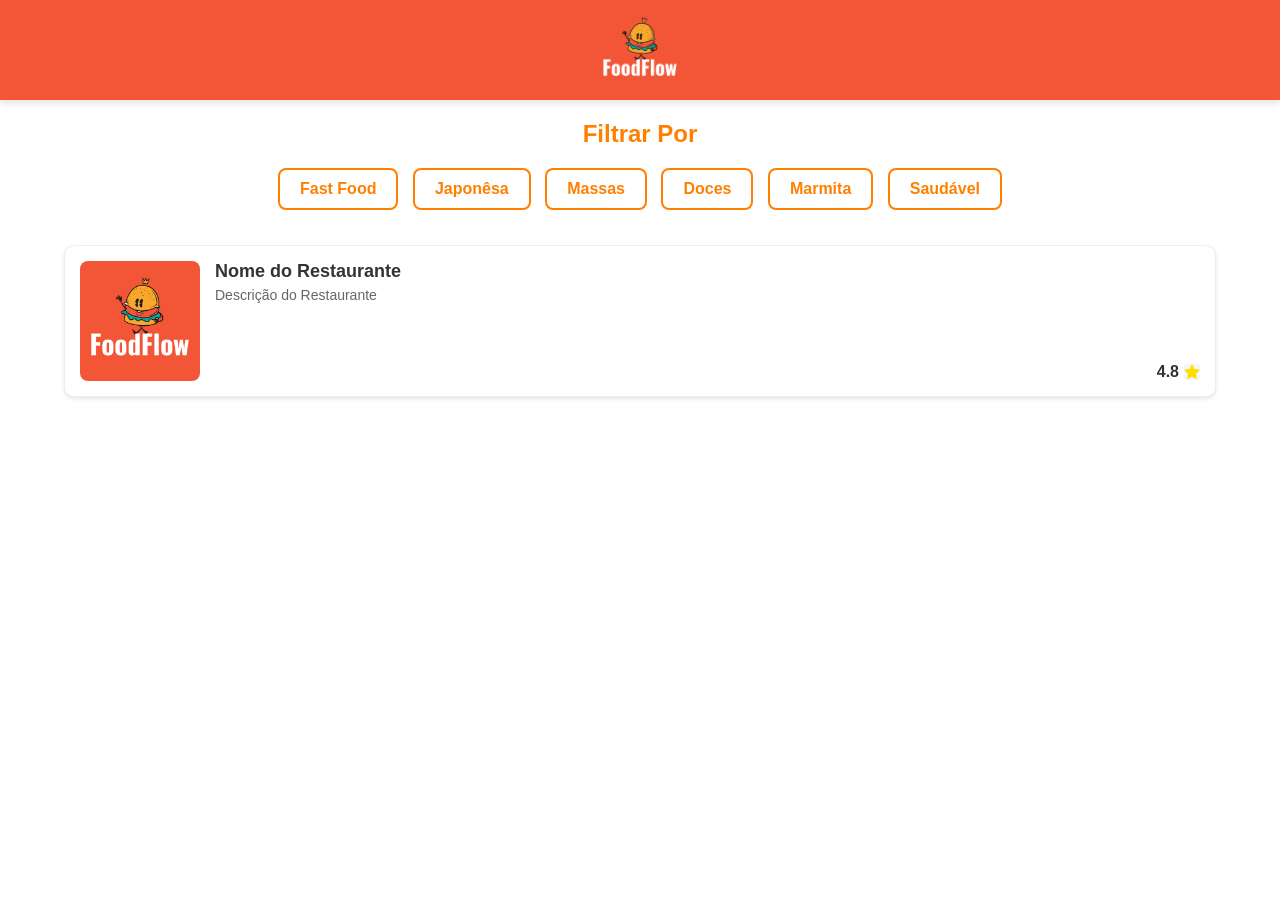
==== index.html @ 2dab2cdf "primeiro commit" ====
<!DOCTYPE html>
<html lang="en">
<head>
    <meta charset="UTF-8">
    <meta name="viewport" content="width=device-width, initial-scale=1.0">
    <title>FoodFlow</title>
    <link rel="stylesheet" href="./styles.css">
</head>
<body>
    <div class="container-logo">
        <img src="../img/logo.png" class="logo">
    </div>
    <div class="container-botoes">
        <h1 class="filtrar"> Filtrar Por</h1>
        <button class="botoes"> Fast Food </button>
        <button class="botoes"> Japonêsa </button>
        <button class="botoes"> Massas </button>
        <button class="botoes"> Doces </button>
        <button class="botoes"> Marmita </button>
        <button class="botoes"> Saudável </button>
    </div>

    <div class="container-restaurantes">
        <span restaurante-id>
          <img src="../img/logo.png" class="capa-restaurante" />
          <div class="avaliacao-container">
            <span class="avaliacao">4.8</span>
            <img src="../img/avaliacao.png" class="avaliacao-img" />
          </div>
          <div class="conteudo-restaurante">
            <span class="nome-restaurante">Nome do Restaurante</span>
            <span class="descricao-restaurante">Descrição do Restaurante</span>
          </div>
        </span>
    </div>   

    <script src="api.js" type="module"></script>
    <script src="ui.js" type="module"></script>
</body>
</html>
---- styles.css ----
body {
    margin: 0;
    padding: 0;
    font-family: Arial, sans-serif;
    background-color: #ffffff;
    color: #333;
}

.container-logo {
    background-color: #f35637;
    display: flex;
    justify-content: center;
    align-items: center;
    padding: 10px;
    height: 80px;
    box-shadow: 0px 4px 6px rgba(0, 0, 0, 0.1);
}

.logo {
    max-height: 90px;
    max-width: 100%;
    background-color: transparent;
    border: none;
}

.container-botoes {
    margin: 20px auto;
    text-align: center;
}

.filtrar {
    color: #ff7f00;
    font-size: 24px;
    font-weight: bold;
    margin-bottom: 15px;
}

.botoes {
    background-color: #ffffff;
    color: #ff7f00;
    border: 2px solid #ff7f00;
    border-radius: 8px;
    padding: 10px 20px;
    font-size: 16px;
    font-weight: bold;
    margin: 5px;
    cursor: pointer;
    transition: all 0.3s ease;
}

.botoes:hover {
    background-color: #ff7f00;
    color: #ffffff;
}

.container-restaurantes {
    margin: 30px auto;
    width: 90%;
    max-width: 1200px;
    display: flex;
    flex-direction: column;
    gap: 20px;
}

.container-restaurantes span[restaurante-id] {
    display: flex;
    flex-direction: row;
    align-items: flex-start;
    background-color: #ffffff;
    border: 1px solid #eee;
    border-radius: 10px;
    box-shadow: 0px 2px 4px rgba(0, 0, 0, 0.1);
    padding: 15px;
    transition: transform 0.2s ease;
    gap: 15px;
    position: relative;
}

.container-restaurantes span[restaurante-id]:hover {
    transform: scale(1.02);
}

.capa-restaurante {
    width: 120px;
    height: 120px;
    border-radius: 8px;
    object-fit: cover;
    background-color: transparent;
    border: none;
}

.conteudo-restaurante {
    display: flex;
    flex-direction: column;
    flex-grow: 1;
}

.nome-restaurante {
    font-size: 18px;
    font-weight: bold;
    color: #333;
    margin-bottom: 5px;
    transition: color 0.3s, transform 0.3s;
    cursor: pointer;
}

.nome-restaurante:hover {
    color: #ff7f00;
}

.nome-restaurante:active {
    color: #e57c00;
    transform: scale(1);
}

.descricao-restaurante {
    font-size: 14px;
    color: #666;
    margin-bottom: 10px;
}

.avaliacao-container {
    display: flex;
    align-items: center;
    position: absolute;
    right: 15px;
    bottom: 15px;
}

.avaliacao {
    font-size: 1rem;
    color: #333;
    font-weight: bold;
    margin-right: 5px;
}

.avaliacao-img {
    width: 16px;
    height: 16px;
    vertical-align: middle;
    background-color: transparent;
    border: none;
    display: inline-block;
}
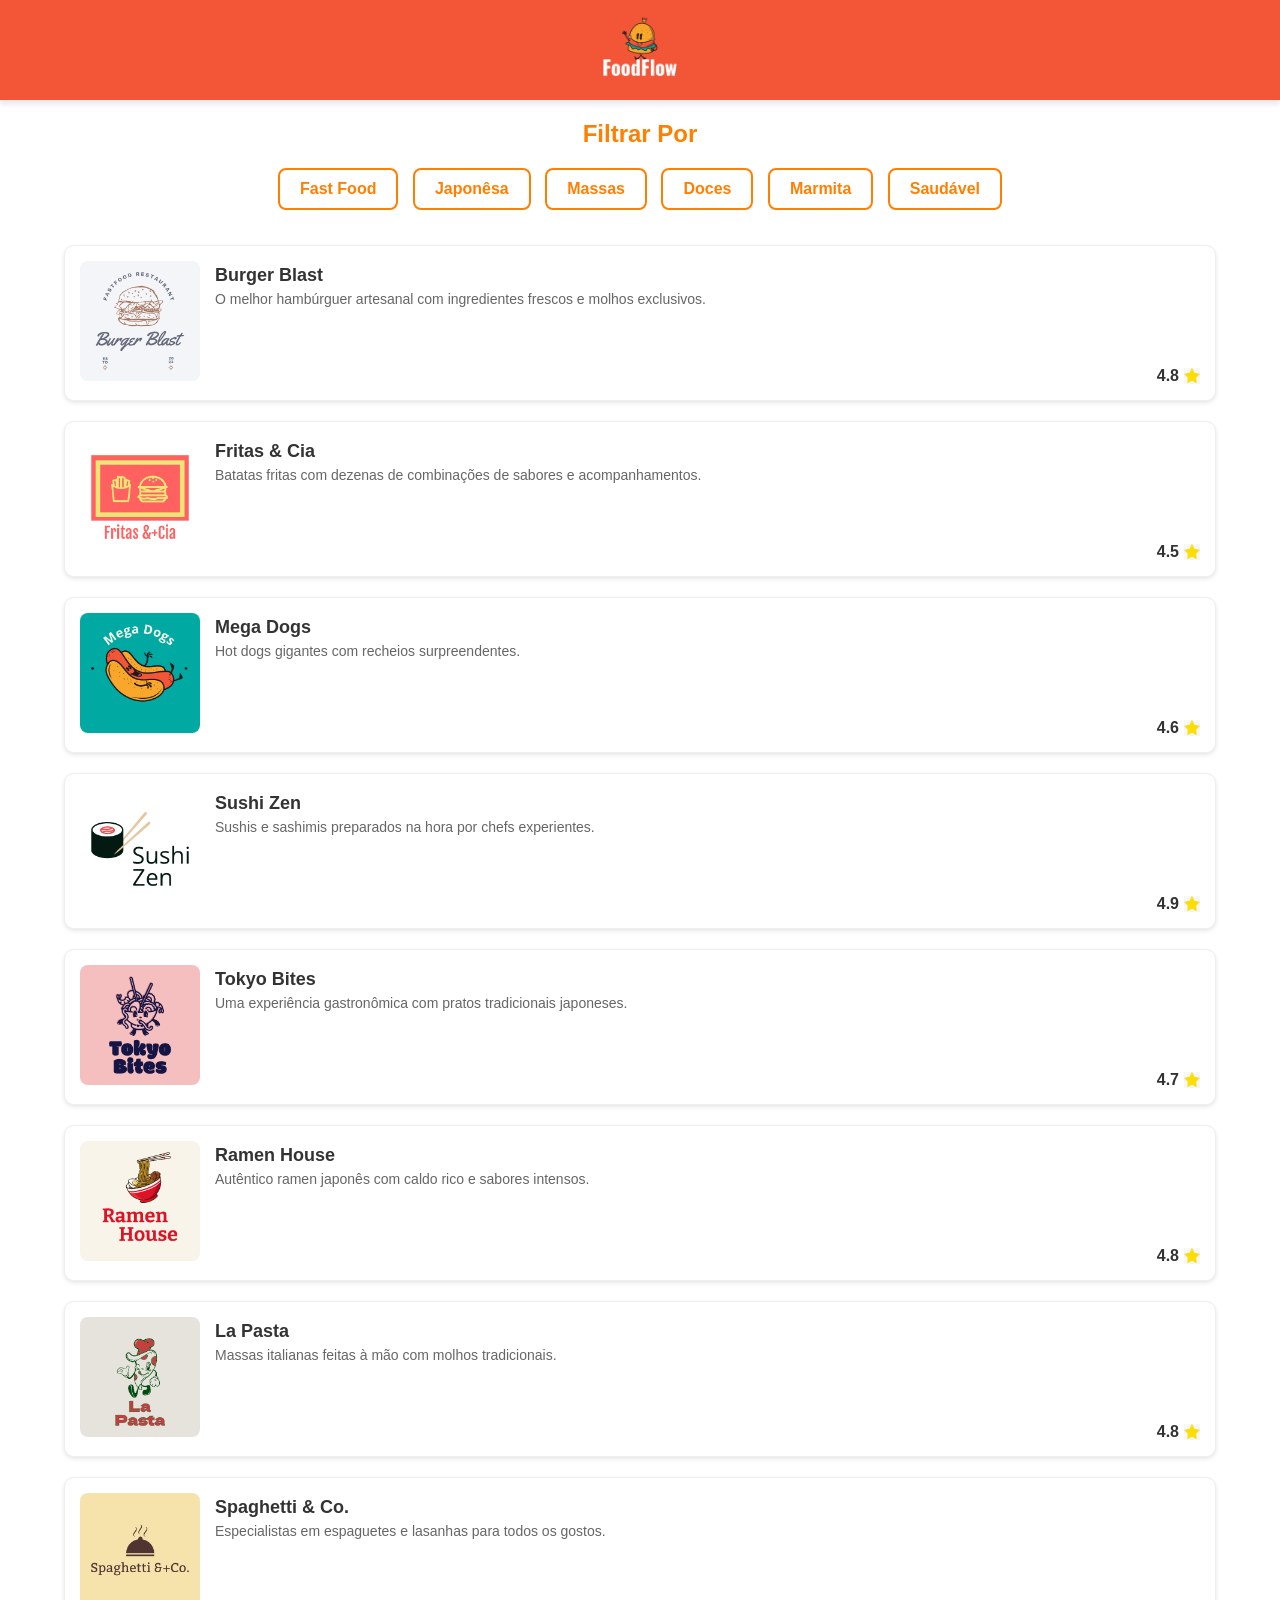
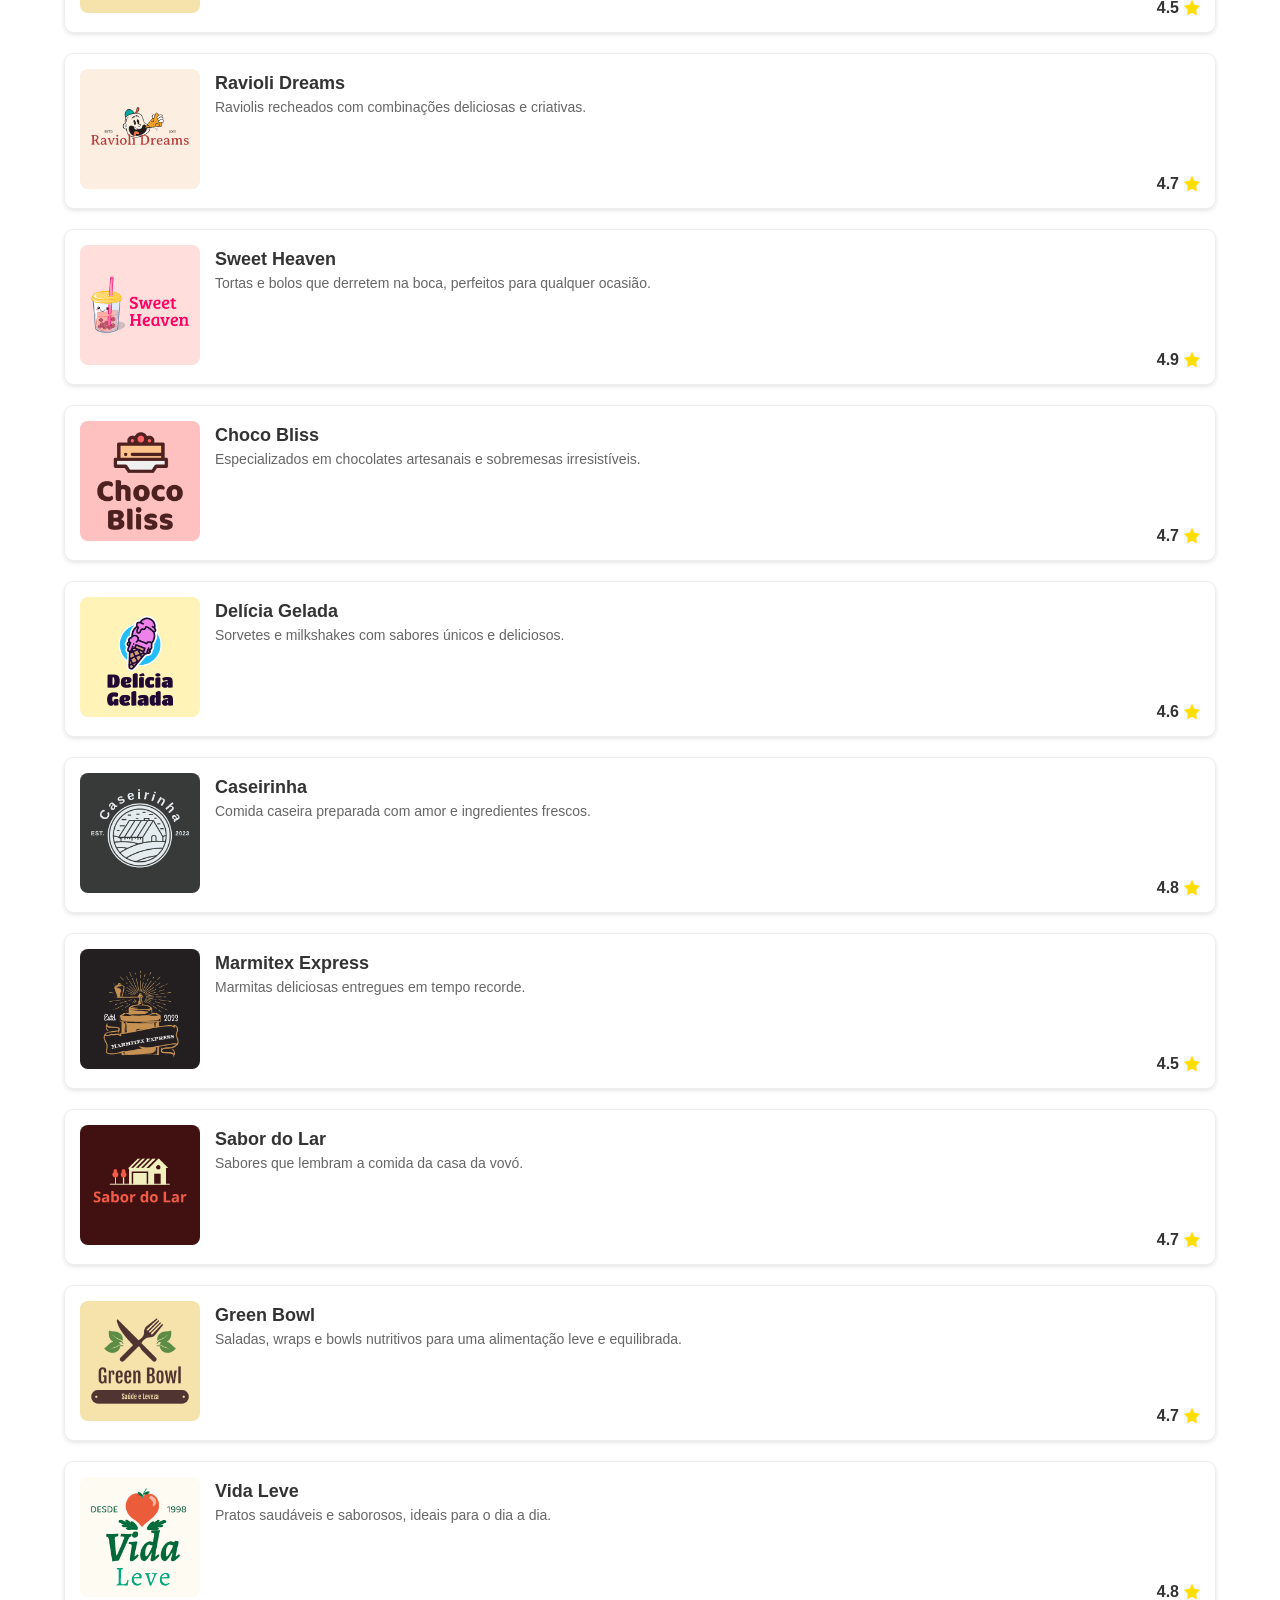
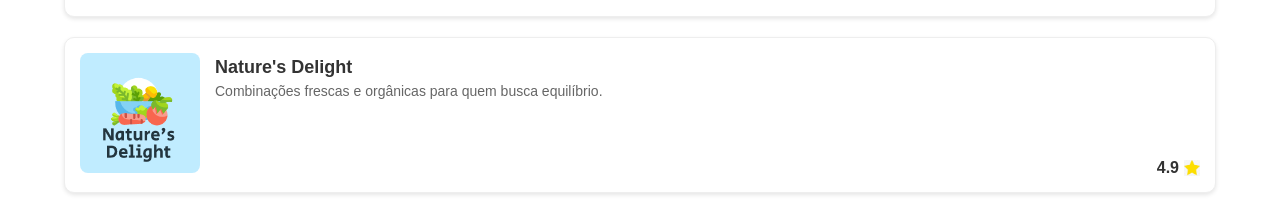
==== commit f8531945: "Primeira requisição adicionada" ====
--- a/index.html
+++ b/index.html
@@ -19,22 +19,9 @@
         <button class="botoes"> Marmita </button>
         <button class="botoes"> Saudável </button>
     </div>
-
-    <div class="container-restaurantes">
-        <span restaurante-id>
-          <img src="../img/logo.png" class="capa-restaurante" />
-          <div class="avaliacao-container">
-            <span class="avaliacao">4.8</span>
-            <img src="../img/avaliacao.png" class="avaliacao-img" />
-          </div>
-          <div class="conteudo-restaurante">
-            <span class="nome-restaurante">Nome do Restaurante</span>
-            <span class="descricao-restaurante">Descrição do Restaurante</span>
-          </div>
-        </span>
+    <div class="container-restaurantes" id="container-restaurantes">
     </div>   
-
-    <script src="api.js" type="module"></script>
-    <script src="ui.js" type="module"></script>
+    <script src="js/api.js" type="module"></script>
+    <script src="js/ui.js" type="module"></script>
 </body>
-</html>+</html>
--- a/styles.css
+++ b/styles.css
@@ -58,11 +58,11 @@
     width: 90%;
     max-width: 1200px;
     display: flex;
-    flex-direction: column;
+    flex-wrap: wrap;
     gap: 20px;
 }
 
-.container-restaurantes span[restaurante-id] {
+.container-restaurante {
     display: flex;
     flex-direction: row;
     align-items: flex-start;
@@ -74,9 +74,10 @@
     transition: transform 0.2s ease;
     gap: 15px;
     position: relative;
+    width: 100%;
 }
 
-.container-restaurantes span[restaurante-id]:hover {
+.container-restaurante:hover {
     transform: scale(1.02);
 }
 
@@ -92,16 +93,19 @@
 .conteudo-restaurante {
     display: flex;
     flex-direction: column;
+    justify-content: flex-start;
     flex-grow: 1;
+    margin-left: 135px;
 }
 
 .nome-restaurante {
     font-size: 18px;
     font-weight: bold;
     color: #333;
-    margin-bottom: 5px;
+    margin: 0;
     transition: color 0.3s, transform 0.3s;
     cursor: pointer;
+    margin-top: -120px;
 }
 
 .nome-restaurante:hover {
@@ -116,7 +120,8 @@
 .descricao-restaurante {
     font-size: 14px;
     color: #666;
-    margin-bottom: 10px;
+    margin: 0;
+    margin-top: 5px;
 }
 
 .avaliacao-container {
@@ -141,4 +146,4 @@
     background-color: transparent;
     border: none;
     display: inline-block;
-}+}
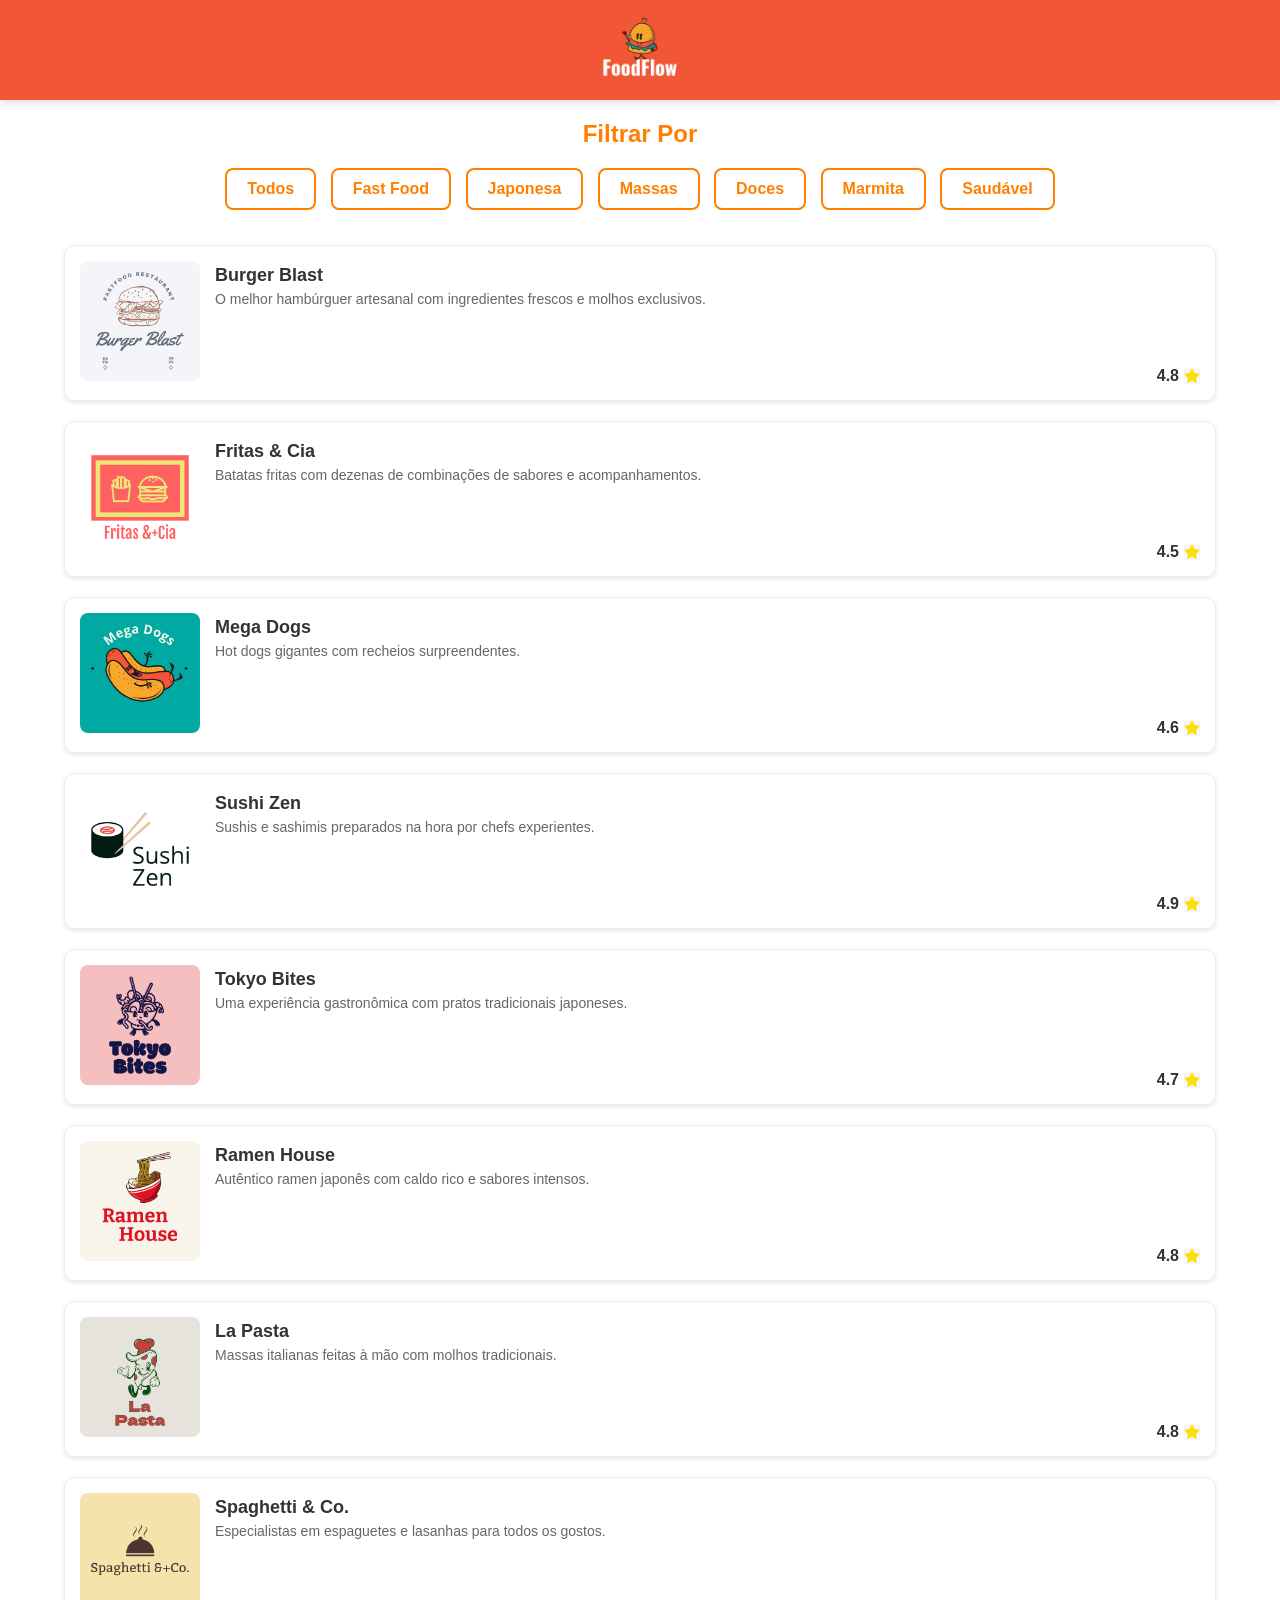
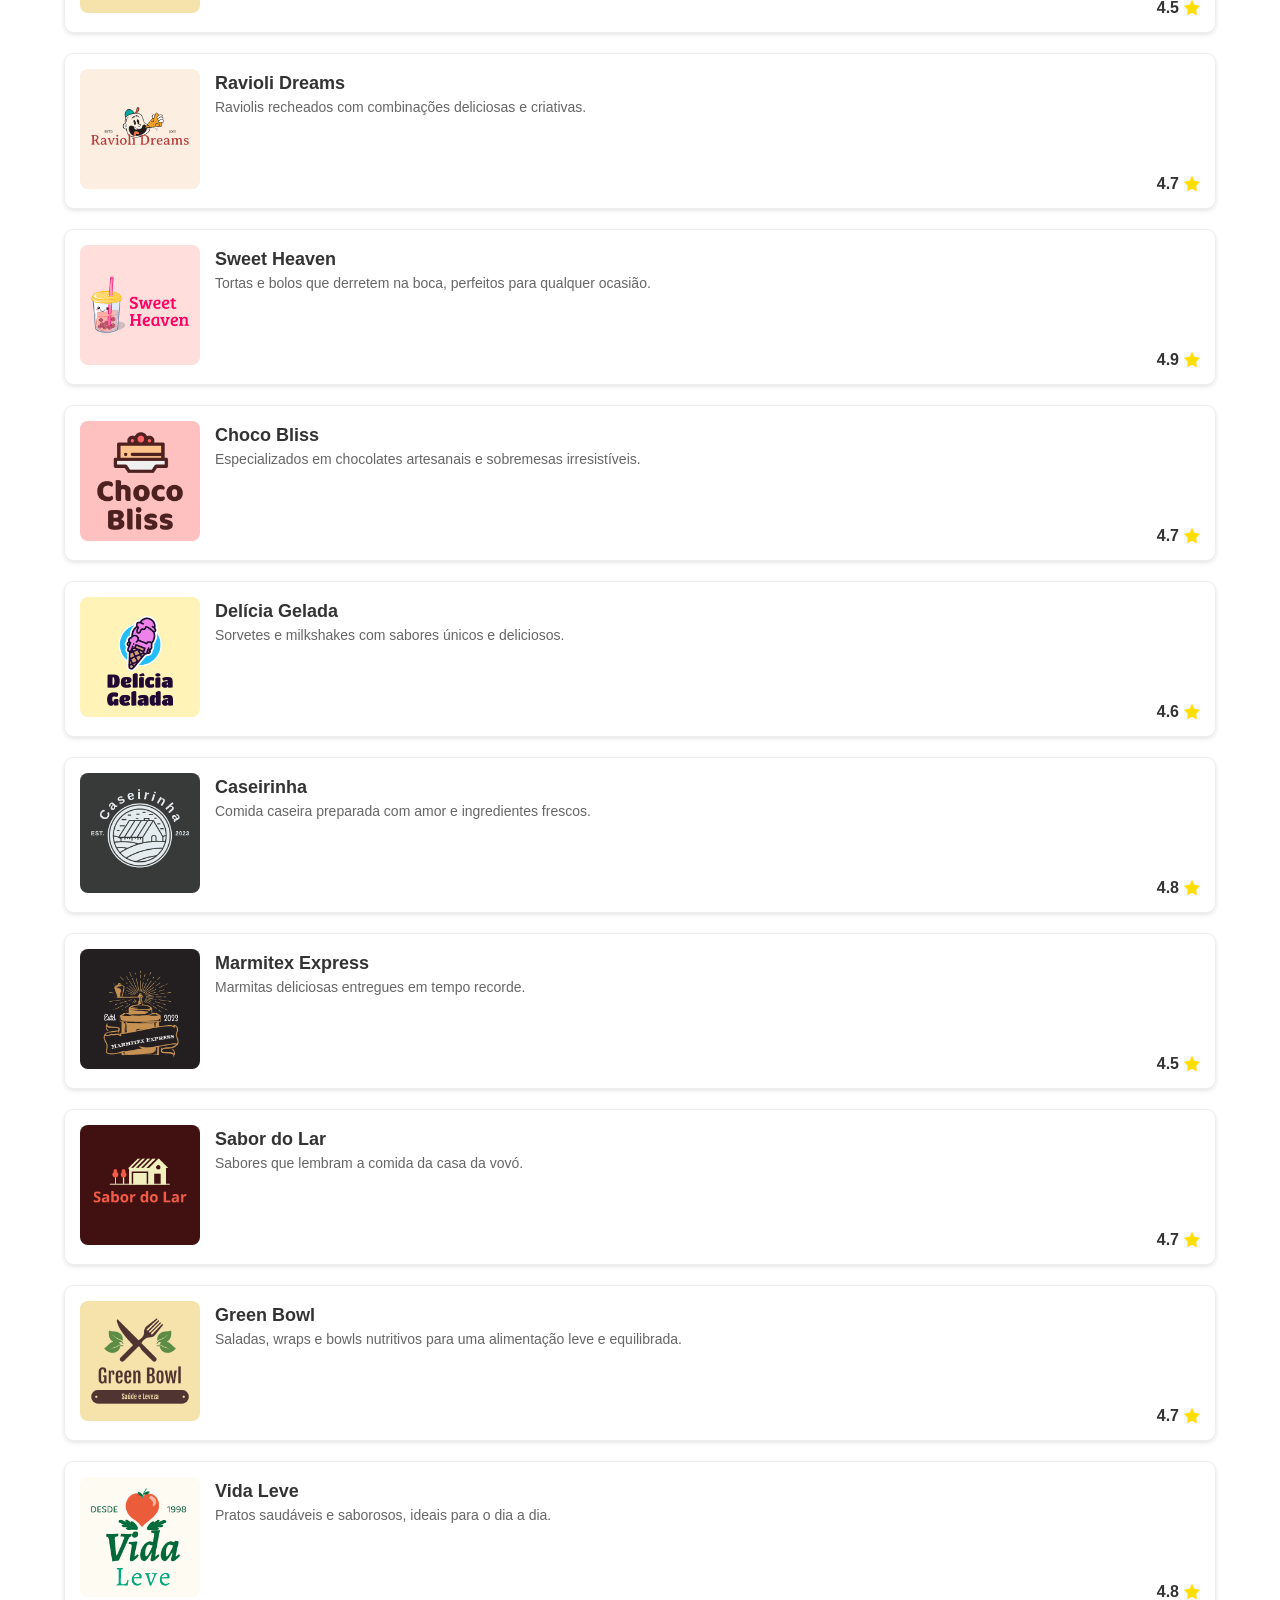
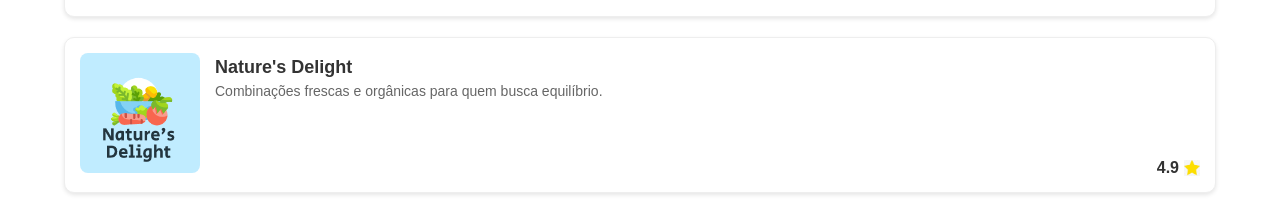
==== commit 9382d0bc: "botoes de filtro prontos" ====
--- a/index.html
+++ b/index.html
@@ -12,12 +12,13 @@
     </div>
     <div class="container-botoes">
         <h1 class="filtrar"> Filtrar Por</h1>
-        <button class="botoes"> Fast Food </button>
-        <button class="botoes"> Japonêsa </button>
-        <button class="botoes"> Massas </button>
-        <button class="botoes"> Doces </button>
-        <button class="botoes"> Marmita </button>
-        <button class="botoes"> Saudável </button>
+        <button class="botoes" data-categoria="todos"> Todos </button>
+        <button class="botoes" data-categoria="fast food"> Fast Food </button>
+        <button class="botoes" data-categoria="japonesa"> Japonesa </button>
+        <button class="botoes" data-categoria="massas"> Massas </button>
+        <button class="botoes" data-categoria="doces"> Doces </button>
+        <button class="botoes" data-categoria="marmita"> Marmita </button>
+        <button class="botoes" data-categoria="saudável"> Saudável </button>
     </div>
     <div class="container-restaurantes" id="container-restaurantes">
     </div>   
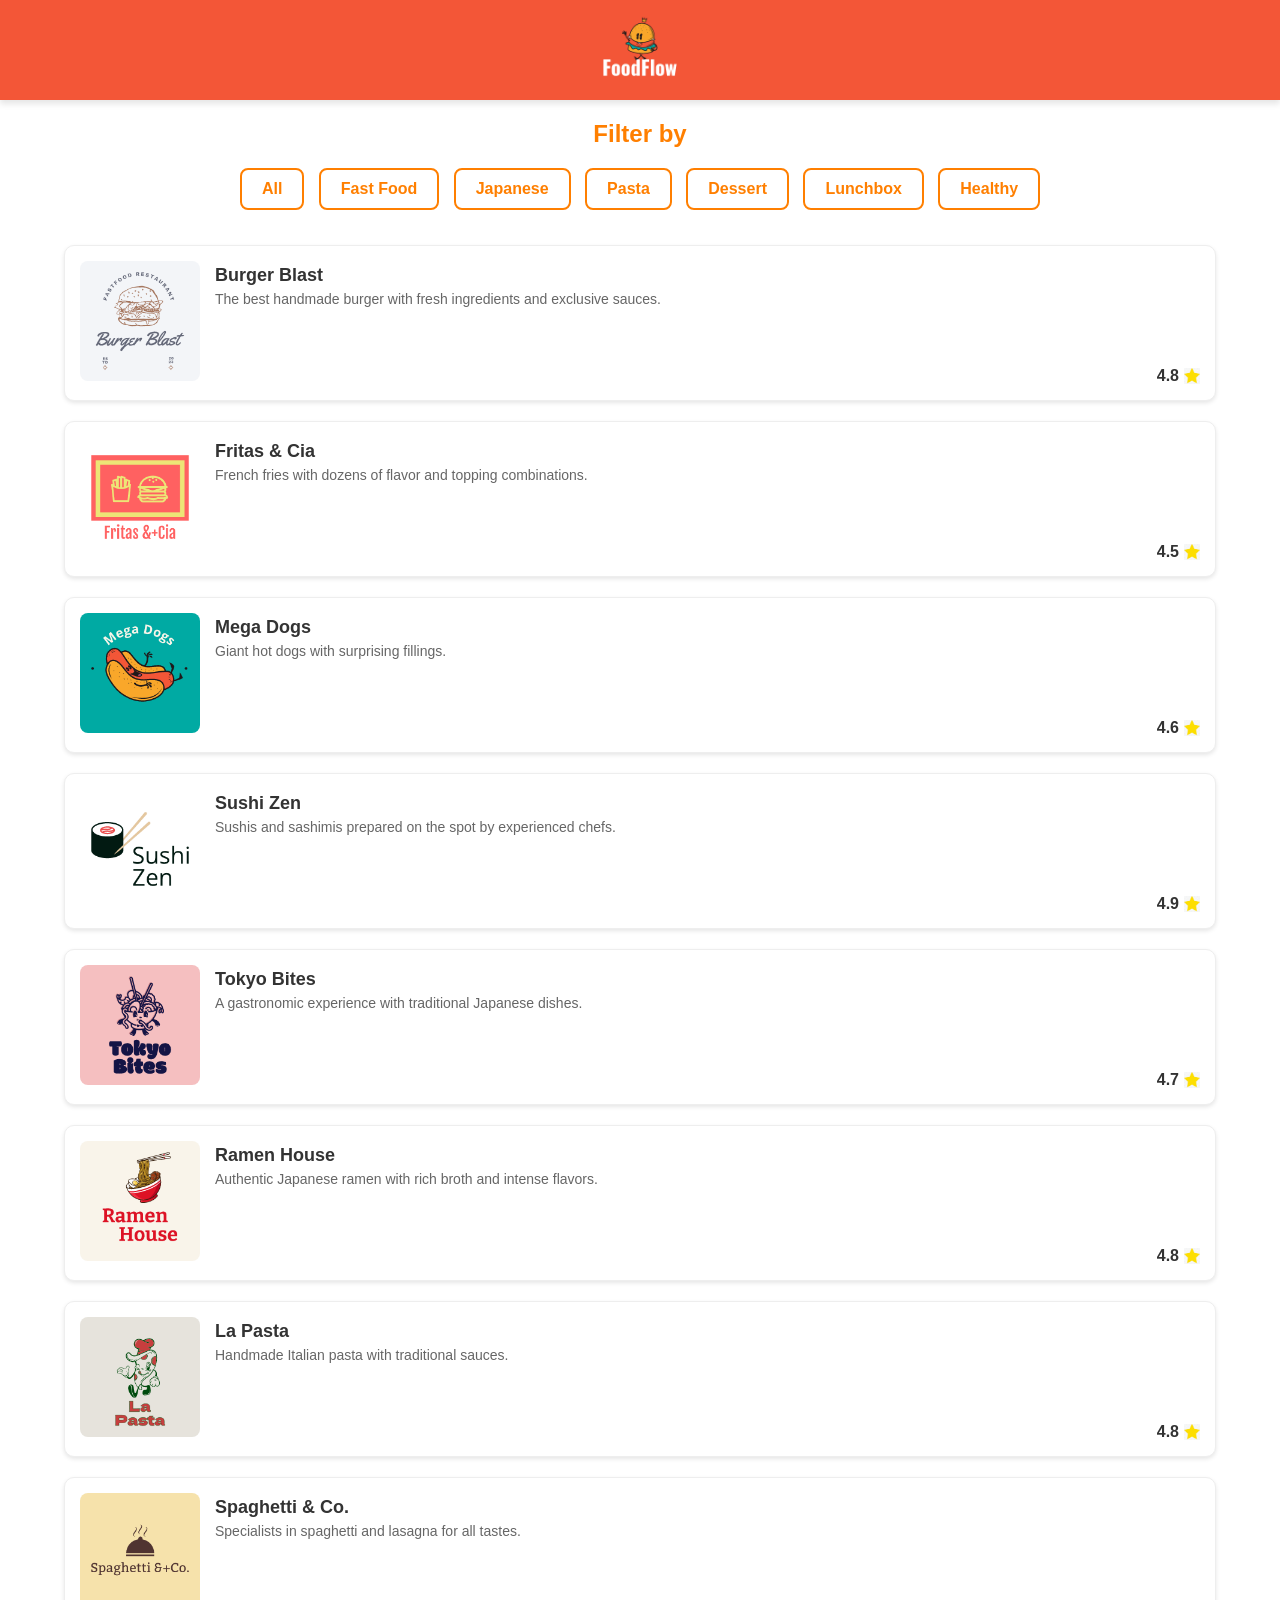
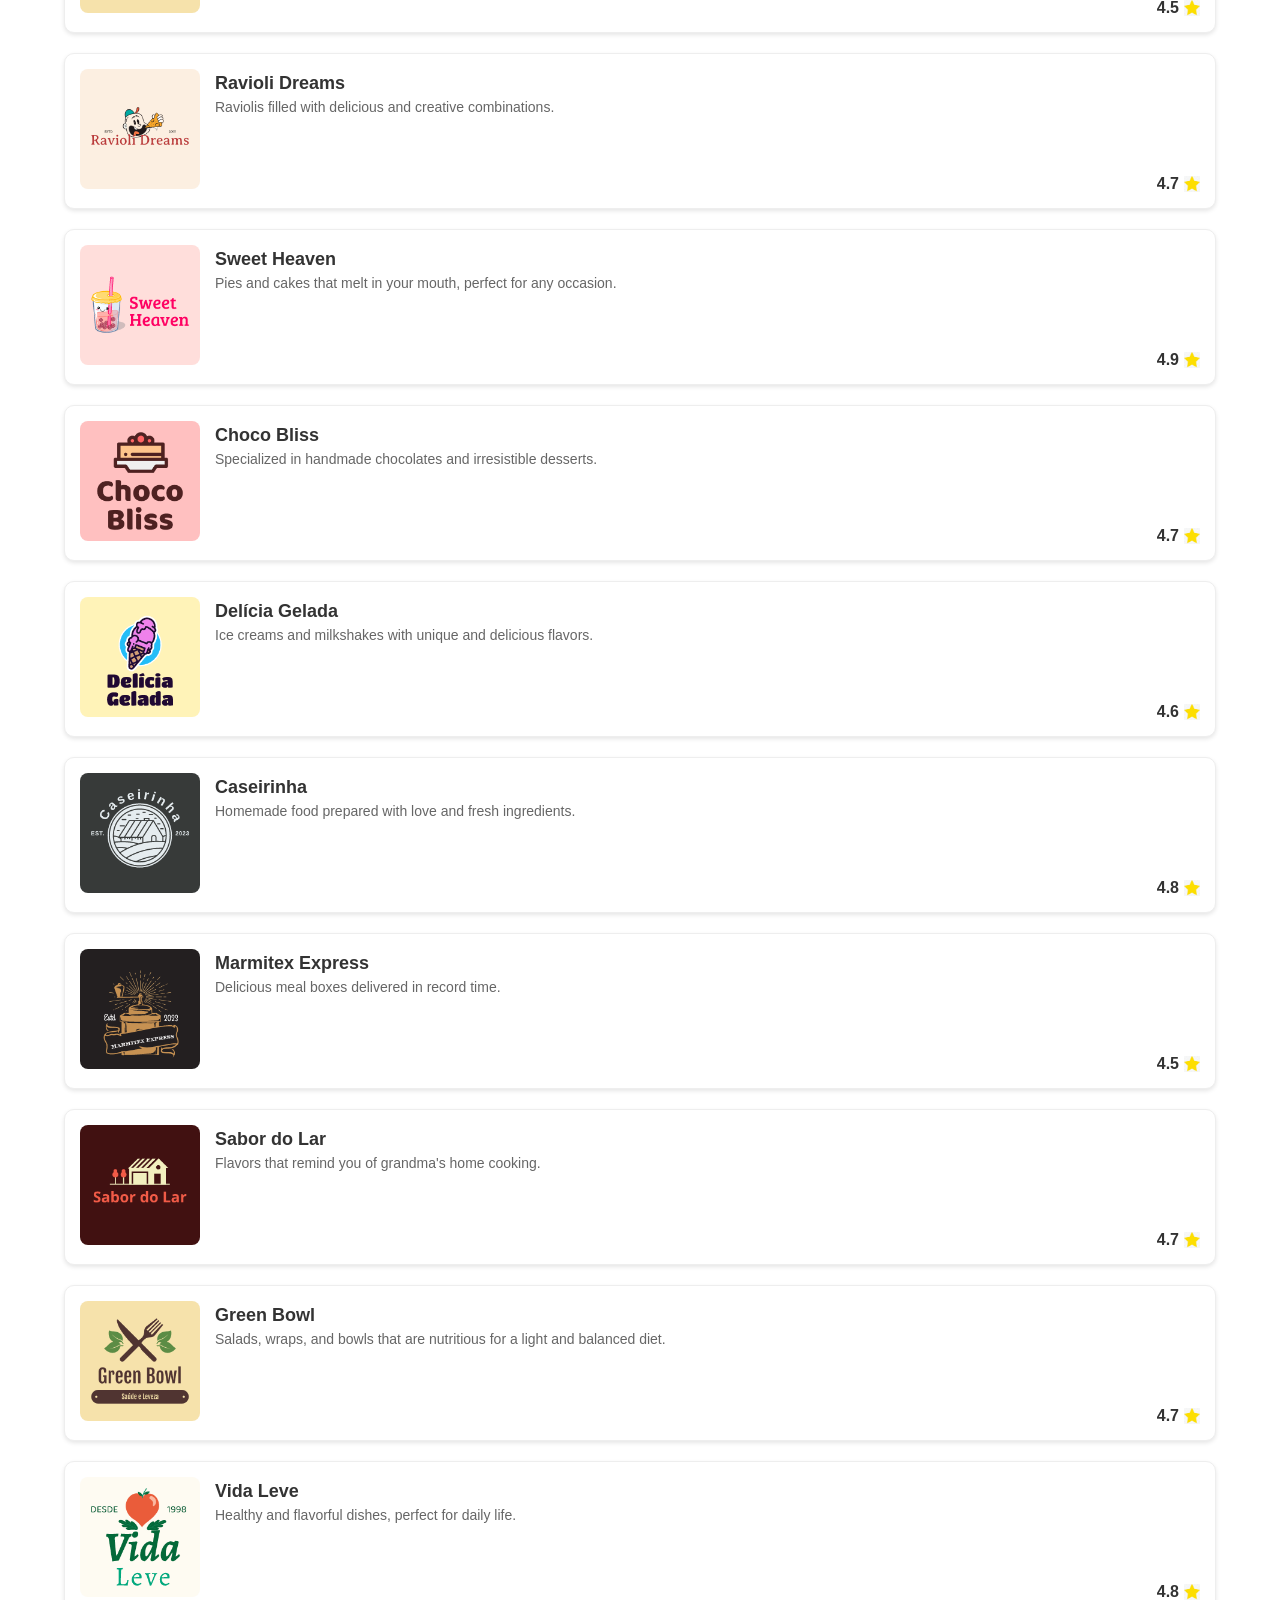
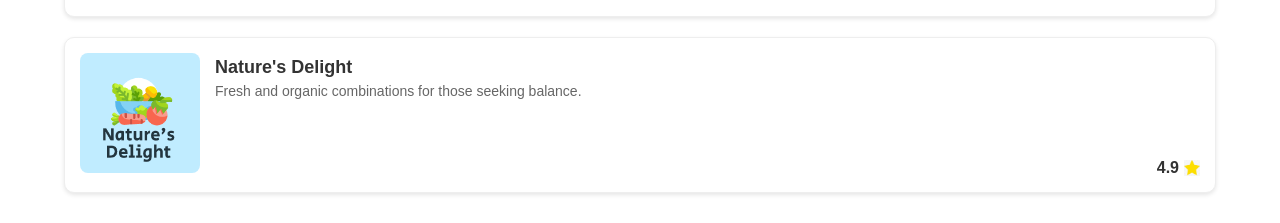
==== commit 3fd8116a: "changing descriptions" ====
--- a/index.html
+++ b/index.html
@@ -3,6 +3,7 @@
 <head>
     <meta charset="UTF-8">
     <meta name="viewport" content="width=device-width, initial-scale=1.0">
+    <link rel="icon" href="../img/logo.png" type="image/png">
     <title>FoodFlow</title>
     <link rel="stylesheet" href="./styles.css">
 </head>
@@ -11,14 +12,14 @@
         <img src="../img/logo.png" class="logo">
     </div>
     <div class="container-botoes">
-        <h1 class="filtrar"> Filtrar Por</h1>
-        <button class="botoes" data-categoria="todos"> Todos </button>
+        <h1 class="filtrar"> Filter by</h1>
+        <button class="botoes" data-categoria="todos"> All </button>
         <button class="botoes" data-categoria="fast food"> Fast Food </button>
-        <button class="botoes" data-categoria="japonesa"> Japonesa </button>
-        <button class="botoes" data-categoria="massas"> Massas </button>
-        <button class="botoes" data-categoria="doces"> Doces </button>
-        <button class="botoes" data-categoria="marmita"> Marmita </button>
-        <button class="botoes" data-categoria="saudável"> Saudável </button>
+        <button class="botoes" data-categoria="japonesa"> Japanese </button>
+        <button class="botoes" data-categoria="massas"> Pasta </button>
+        <button class="botoes" data-categoria="doces"> Dessert </button>
+        <button class="botoes" data-categoria="marmita"> Lunchbox </button>
+        <button class="botoes" data-categoria="saudável"> Healthy </button>
     </div>
     <div class="container-restaurantes" id="container-restaurantes">
     </div>   
--- a/styles.css
+++ b/styles.css
@@ -62,7 +62,7 @@
     gap: 20px;
 }
 
-.container-restaurante {
+.container-restaurante, .container-prato {
     display: flex;
     flex-direction: row;
     align-items: flex-start;
@@ -77,11 +77,11 @@
     width: 100%;
 }
 
-.container-restaurante:hover {
+.container-restaurante:hover, .container-prato:hover {
     transform: scale(1.02);
 }
 
-.capa-restaurante {
+.capa-restaurante, .capa-prato {
     width: 120px;
     height: 120px;
     border-radius: 8px;
@@ -117,7 +117,7 @@
     transform: scale(1);
 }
 
-.descricao-restaurante {
+.descricao-restaurante, .descricao-prato {
     font-size: 14px;
     color: #666;
     margin: 0;
@@ -147,3 +147,52 @@
     border: none;
     display: inline-block;
 }
+
+.botao-voltar {
+    background-color: #ffffff;
+    color: #ff7f00;
+    border: 2px solid #ff7f00;
+    border-radius: 8px;
+    padding: 10px 20px;
+    font-size: 16px;
+    font-weight: bold;
+    margin: 5px;
+    cursor: pointer;
+    transition: all 0.3s ease;
+}
+
+.botao-voltar:hover {
+    background-color: #ff7f00;
+    color: #ffffff;
+}
+
+.pratos-container {
+    display: flex;
+    flex-wrap: wrap;
+    justify-content: center;
+    gap: 15px;
+    margin-top: 20px;
+}
+
+.titulo-pratos {
+    text-align: center;
+    font-size: 24px;
+    font-weight: bold;
+    margin-bottom: 20px;
+}
+
+.nome-prato {
+    font-size: 18px;
+    font-weight: bold;
+    color: #333;
+    margin: 0;
+    transition: color 0.3s, transform 0.3s;
+    cursor: pointer;
+}
+
+.conteudo-prato {
+    display: flex;
+    flex-direction: column;
+    justify-content: flex-start;
+    flex-grow: 1;
+}
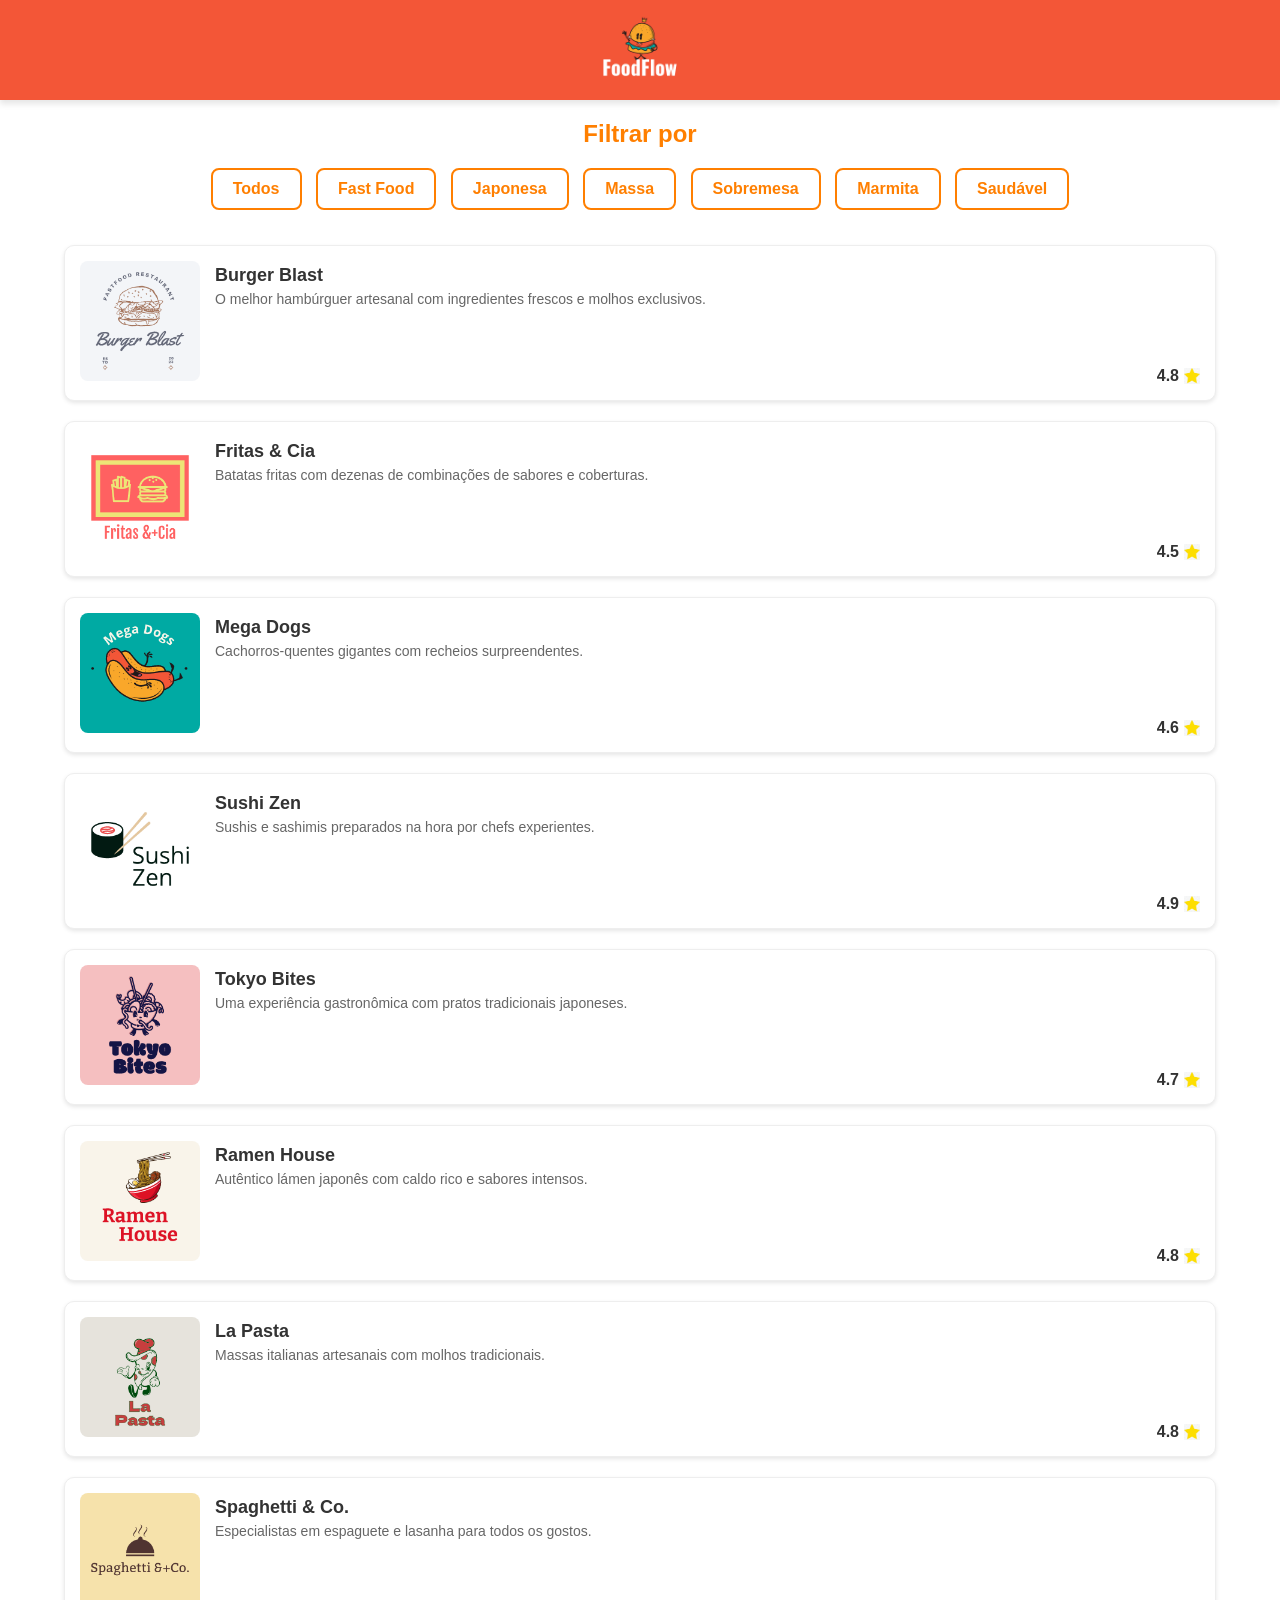
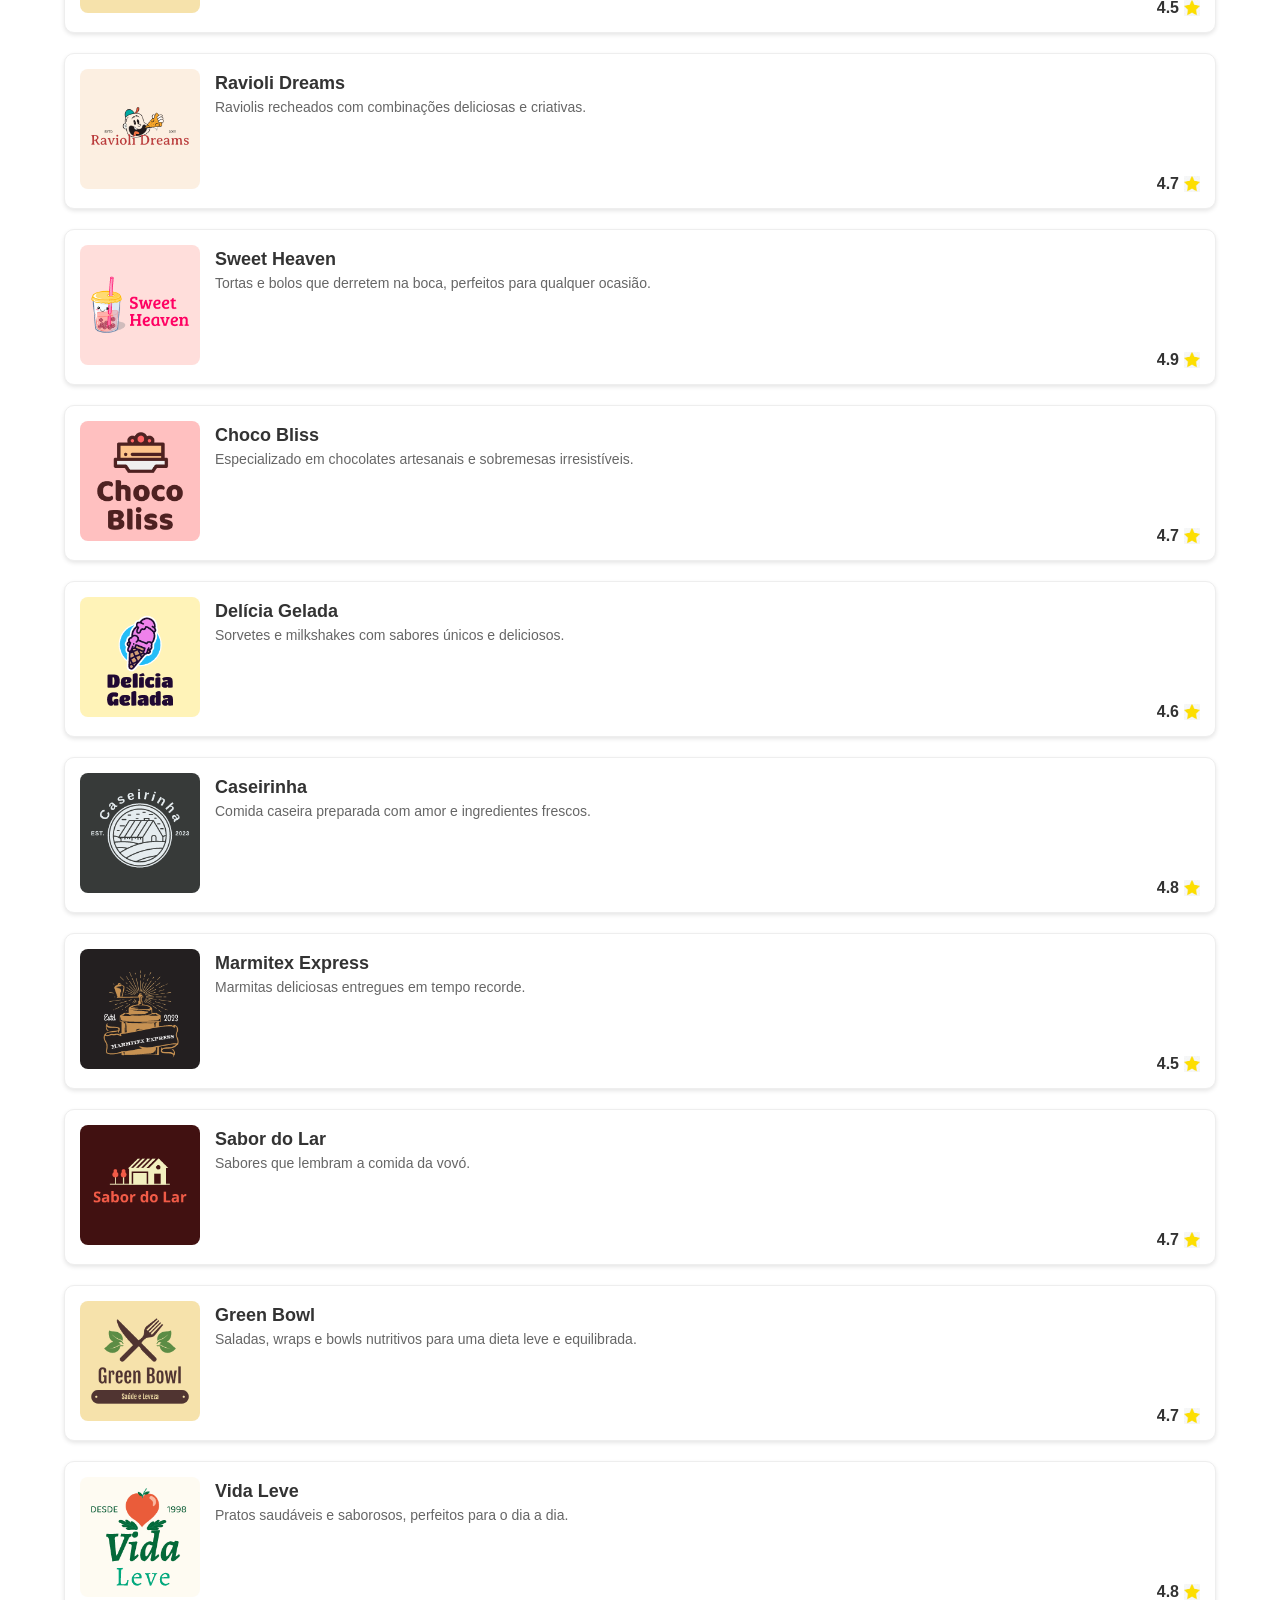
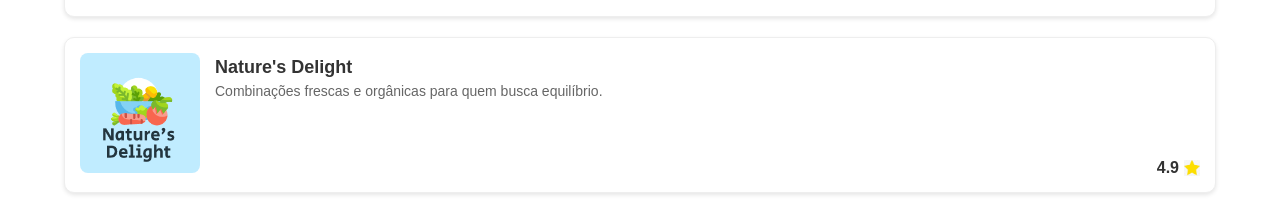
==== commit 09084cc3: "json changes" ====
--- a/index.html
+++ b/index.html
@@ -12,14 +12,14 @@
         <img src="../img/logo.png" class="logo">
     </div>
     <div class="container-botoes">
-        <h1 class="filtrar"> Filter by</h1>
-        <button class="botoes" data-categoria="todos"> All </button>
+        <h1 class="filtrar"> Filtrar por</h1>
+        <button class="botoes" data-categoria="todos"> Todos </button>
         <button class="botoes" data-categoria="fast food"> Fast Food </button>
-        <button class="botoes" data-categoria="japonesa"> Japanese </button>
-        <button class="botoes" data-categoria="massas"> Pasta </button>
-        <button class="botoes" data-categoria="doces"> Dessert </button>
-        <button class="botoes" data-categoria="marmita"> Lunchbox </button>
-        <button class="botoes" data-categoria="saudável"> Healthy </button>
+        <button class="botoes" data-categoria="japonesa"> Japonesa </button>
+        <button class="botoes" data-categoria="massas"> Massa </button>
+        <button class="botoes" data-categoria="doces"> Sobremesa </button>
+        <button class="botoes" data-categoria="marmita"> Marmita </button>
+        <button class="botoes" data-categoria="saudável"> Saudável </button>
     </div>
     <div class="container-restaurantes" id="container-restaurantes">
     </div>   
